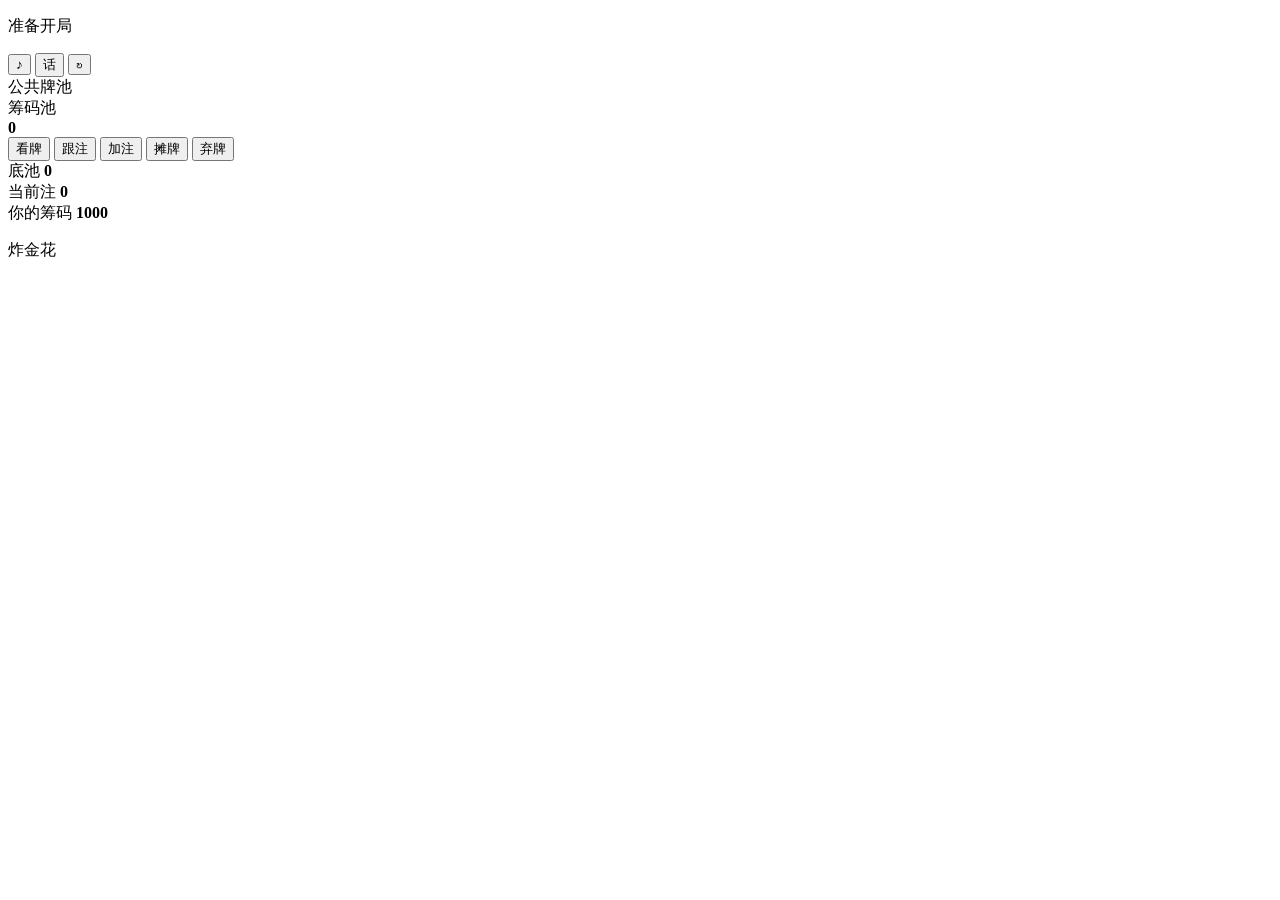
==== index.html @ dbad6d10 "Add index.html" ====
<!doctype html>
<html lang="zh-CN">
  <head>
    <meta charset="UTF-8" />
    <meta name="viewport" content="width=device-width, initial-scale=1.0" />
    <title>炸金花</title>
    <link rel="stylesheet" href="styles.css" />
  </head>
  <body>
    <main class="table-shell">
      <section class="game-table" aria-label="炸金花牌桌">
        <header class="top-bar">
          <p id="roundInfo" class="round-status">准备开局</p>
          <div class="header-actions">
            <button id="soundBtn" class="icon-button" title="声音开关" aria-label="声音开关">♪</button>
            <button id="voiceBtn" class="icon-button" title="语音开关" aria-label="语音开关">话</button>
            <button id="newRoundBtn" class="icon-button" title="重新开局" aria-label="重新开局">
              ↻
            </button>
          </div>
        </header>

        <section class="table-arena" aria-label="牌桌区域">
          <section class="community-panel" aria-label="公共牌">
            <div class="panel-title">公共牌池</div>
            <div id="communityCards" class="community-cards"></div>
          </section>

          <section class="table-pot" aria-label="牌桌筹码池">
            <div class="panel-title">筹码池</div>
            <div id="potChipStack" class="chip-stack pot-stack"></div>
            <strong id="arenaPot">0</strong>
          </section>

          <div id="chipFlight" class="chip-flight" aria-hidden="true"></div>

          <div id="players" class="players"></div>

          <footer class="controls" aria-label="操作">
            <button id="lookBtn">看牌</button>
            <button id="callBtn">跟注</button>
            <button id="raiseBtn">加注</button>
            <button id="compareBtn">摊牌</button>
            <button id="foldBtn" class="danger">弃牌</button>
            <div id="raisePanel" class="raise-panel" aria-label="加注金额"></div>
          </footer>
        </section>

        <section class="pot-panel" aria-live="polite">
          <div>
            <span>底池</span>
            <strong id="pot">0</strong>
          </div>
          <div>
            <span>当前注</span>
            <strong id="currentBet">0</strong>
          </div>
          <div>
            <span>你的筹码</span>
            <strong id="playerChips">1000</strong>
          </div>
        </section>

        <section class="log-panel" aria-label="牌局记录">
          <ol id="log"></ol>
        </section>

        <div class="brand-watermark" aria-hidden="true">炸金花</div>

      </section>
    </main>

    <script src="game.js"></script>
  </body>
</html>
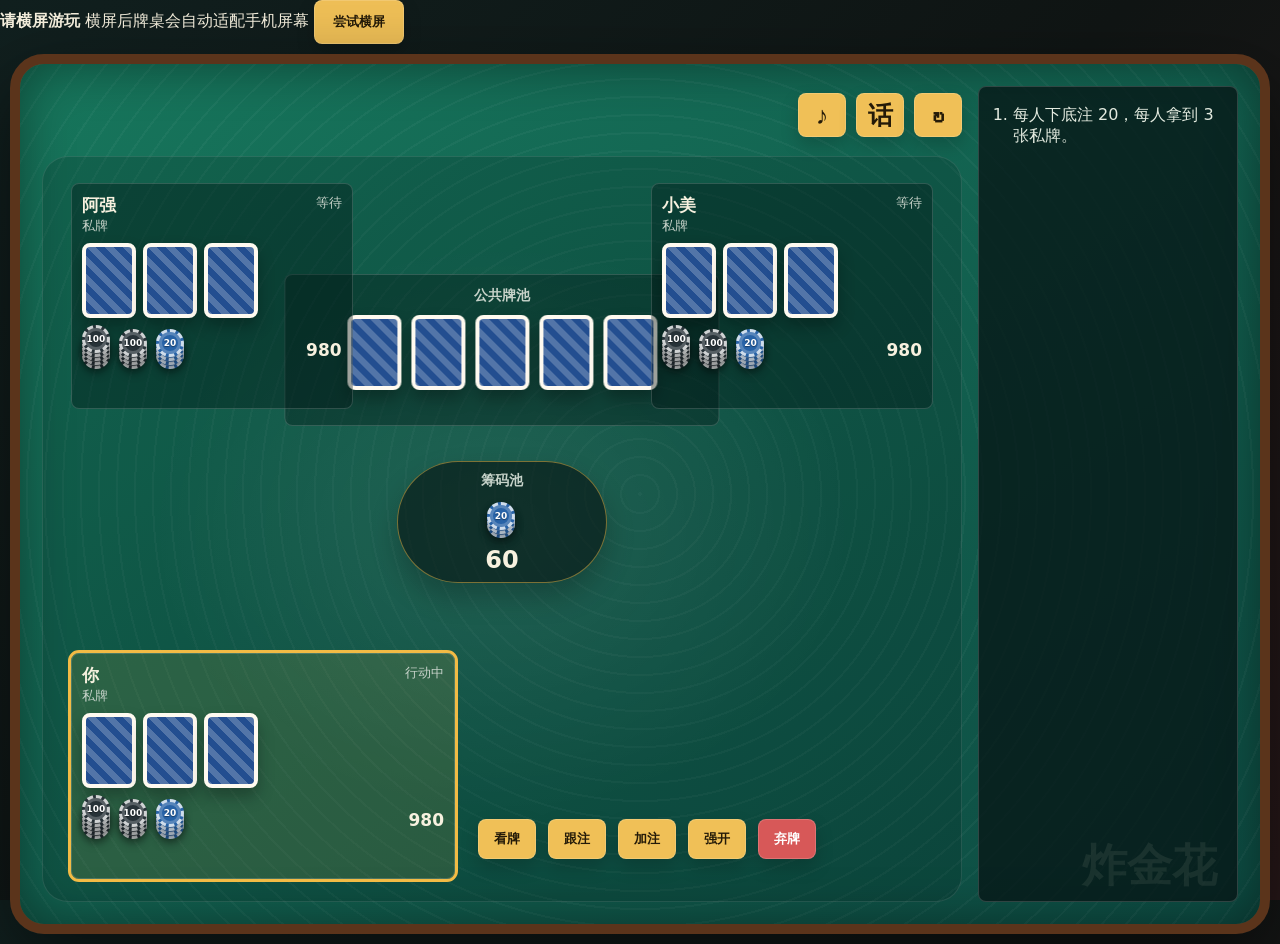
==== commit 8b7fd9f5: "Update mobile layout for index.html" ====
--- a/index.html
+++ b/index.html
@@ -7,6 +7,14 @@
     <link rel="stylesheet" href="styles.css" />
   </head>
   <body>
+    <div class="rotate-overlay" id="rotateOverlay" aria-label="横屏提示">
+      <div class="rotate-card">
+        <strong>请横屏游玩</strong>
+        <span>横屏后牌桌会自动适配手机屏幕</span>
+        <button id="lockLandscapeBtn">尝试横屏</button>
+      </div>
+    </div>
+
     <main class="table-shell">
       <section class="game-table" aria-label="炸金花牌桌">
         <header class="top-bar">
--- a/styles.css
+++ b/styles.css
@@ -0,0 +1,775 @@
+:root {
+  color-scheme: dark;
+  --felt: #17765c;
+  --felt-deep: #0d4b42;
+  --ink: #f7f1df;
+  --muted: #c6d2c9;
+  --gold: #f2bb45;
+  --red: #c9323d;
+  --black: #161716;
+  --panel: rgba(7, 22, 23, 0.78);
+  --line: rgba(255, 255, 255, 0.16);
+}
+
+* {
+  box-sizing: border-box;
+}
+
+body {
+  margin: 0;
+  height: 100vh;
+  overflow: hidden;
+  font-family: "Microsoft YaHei", "PingFang SC", system-ui, sans-serif;
+  background:
+    radial-gradient(circle at 50% 42%, rgba(242, 187, 69, 0.16), transparent 34%),
+    linear-gradient(135deg, #11201f, #101514 52%, #281819);
+  color: var(--ink);
+}
+
+button {
+  border: 1px solid rgba(255, 255, 255, 0.16);
+  border-radius: 8px;
+  min-height: 44px;
+  padding: 0 18px;
+  background: #f0c057;
+  color: #241a08;
+  font-weight: 800;
+  cursor: pointer;
+  box-shadow: 0 8px 18px rgba(0, 0, 0, 0.18);
+}
+
+button:hover:not(:disabled) {
+  filter: brightness(1.07);
+}
+
+button:disabled {
+  cursor: not-allowed;
+  opacity: 0.42;
+  box-shadow: none;
+}
+
+.table-shell {
+  height: 100vh;
+  display: grid;
+  place-items: center;
+  padding: 10px;
+}
+
+.game-table {
+  position: relative;
+  width: min(1720px, 100%);
+  height: calc(100vh - 20px);
+  display: grid;
+  grid-template-columns: minmax(0, 1fr) clamp(260px, 18vw, 320px);
+  grid-template-rows: auto minmax(0, 1fr);
+  grid-template-areas:
+    "top log"
+    "arena log";
+  gap: 12px 16px;
+  padding: clamp(12px, 1.8vw, 22px);
+  border: 10px solid #5b341b;
+  border-radius: 34px;
+  background:
+    repeating-radial-gradient(circle at 50% 50%, rgba(255,255,255,0.035) 0 2px, transparent 2px 18px),
+    linear-gradient(145deg, var(--felt), var(--felt-deep));
+  box-shadow: inset 0 0 52px rgba(0, 0, 0, 0.42), 0 28px 80px rgba(0, 0, 0, 0.5);
+}
+
+.top-bar,
+.pot-panel,
+.controls {
+  display: flex;
+  align-items: center;
+  justify-content: space-between;
+  gap: 12px;
+}
+
+.top-bar {
+  grid-area: top;
+  min-width: 0;
+  justify-content: flex-end;
+  min-height: 58px;
+}
+
+.header-actions {
+  display: flex;
+  gap: 10px;
+}
+
+.round-status {
+  position: absolute;
+  width: 1px;
+  height: 1px;
+  overflow: hidden;
+  clip: rect(0 0 0 0);
+}
+
+.icon-button {
+  width: 48px;
+  padding: 0;
+  font-size: 25px;
+}
+
+.table-arena {
+  grid-area: arena;
+  position: relative;
+  min-height: 0;
+  overflow: hidden;
+  border: 1px solid rgba(255, 255, 255, 0.1);
+  border-radius: 26px;
+  background:
+    radial-gradient(ellipse at center, rgba(255, 255, 255, 0.08), transparent 54%),
+    rgba(1, 17, 16, 0.16);
+}
+
+.community-panel {
+  position: absolute;
+  left: 50%;
+  top: 26%;
+  transform: translate(-50%, -50%);
+  width: min(460px, 34vw);
+  display: grid;
+  gap: 10px;
+  justify-items: center;
+  padding: 12px;
+  border: 1px solid var(--line);
+  border-radius: 8px;
+  background: rgba(1, 17, 16, 0.34);
+}
+
+.panel-title {
+  color: var(--muted);
+  font-size: 14px;
+  font-weight: 800;
+}
+
+.community-cards {
+  display: flex;
+  justify-content: center;
+  gap: 10px;
+  min-height: 98px;
+}
+
+.table-pot {
+  position: absolute;
+  left: 50%;
+  top: 49%;
+  z-index: 2;
+  display: grid;
+  justify-items: center;
+  gap: 5px;
+  min-width: 210px;
+  max-width: 290px;
+  padding: 10px 14px;
+  border: 1px solid rgba(242, 187, 69, 0.48);
+  border-radius: 999px;
+  background: rgba(8, 24, 22, 0.66);
+  box-shadow: 0 14px 28px rgba(0, 0, 0, 0.24);
+  transform: translate(-50%, -50%);
+}
+
+.table-pot strong {
+  font-size: 24px;
+  line-height: 1;
+}
+
+.players {
+  position: absolute;
+  inset: 0;
+  pointer-events: none;
+}
+
+.player {
+  position: absolute;
+  width: min(310px, 22vw);
+  min-height: 205px;
+  border: 1px solid var(--line);
+  border-radius: 8px;
+  padding: 10px;
+  background: rgba(2, 20, 19, 0.38);
+  overflow: hidden;
+  pointer-events: auto;
+}
+
+.seat-0 {
+  left: 28px;
+  bottom: 22px;
+  transform: none;
+  width: min(390px, 30vw);
+  min-height: 205px;
+  background: rgba(242, 187, 69, 0.12);
+}
+
+.seat-1 {
+  left: 28px;
+  top: 26px;
+  transform: none;
+}
+
+.seat-2 {
+  right: 28px;
+  top: 26px;
+  transform: none;
+}
+
+.player.active {
+  outline: 3px solid var(--gold);
+}
+
+.player.folded {
+  opacity: 0.48;
+}
+
+.player.winner {
+  background: rgba(242, 187, 69, 0.18);
+  animation: winner-pulse 1.1s ease-in-out 2;
+}
+
+.player-head {
+  display: flex;
+  justify-content: space-between;
+  gap: 8px;
+  margin-bottom: 8px;
+  color: var(--muted);
+  font-size: 13px;
+}
+
+.name {
+  color: var(--ink);
+  font-size: 17px;
+  font-weight: 900;
+}
+
+.cards {
+  display: flex;
+  gap: 7px;
+  min-height: clamp(77px, 5.45vw, 97px);
+}
+
+.card {
+  width: clamp(54px, 3.9vw, 68px);
+  height: clamp(75px, 5.45vw, 95px);
+  flex: 0 0 clamp(54px, 3.9vw, 68px);
+  position: relative;
+  display: block;
+  padding: 6px;
+  border: 4px solid #fffaf0;
+  border-radius: 8px;
+  background: #fffaf0;
+  color: var(--black);
+  font-weight: 900;
+  box-shadow: 0 9px 16px rgba(0, 0, 0, 0.28);
+  overflow: hidden;
+  transform-origin: center;
+  will-change: transform, opacity;
+}
+
+.card.red {
+  color: var(--red);
+}
+
+.card.back {
+  background:
+    linear-gradient(45deg, rgba(255,255,255,0.22) 25%, transparent 25% 50%, rgba(255,255,255,0.22) 50% 75%, transparent 75%),
+    #234e90;
+  background-size: 18px 18px;
+}
+
+.card.deal-in {
+  animation: deal-in 560ms cubic-bezier(0.16, 0.9, 0.22, 1.15) both;
+}
+
+.card.flip-in {
+  animation: flip-in 520ms ease both;
+}
+
+.card.look-flip {
+  animation: look-flip 520ms ease both;
+}
+
+.rank {
+  position: absolute;
+  left: 7px;
+  top: 5px;
+  font-size: clamp(15px, 1.22vw, 19px);
+  line-height: 1;
+}
+
+.suit {
+  position: absolute;
+  left: 50%;
+  top: 52%;
+  font-size: clamp(24px, 2vw, 31px);
+  line-height: 1;
+  transform: translate(-50%, -50%);
+}
+
+.rank.bottom {
+  left: auto;
+  top: auto;
+  right: 7px;
+  bottom: 5px;
+  transform: none;
+}
+
+.hand-type {
+  margin-top: 6px;
+  min-height: 18px;
+  color: var(--gold);
+  font-weight: 800;
+}
+
+.player-bank {
+  display: flex;
+  align-items: center;
+  justify-content: space-between;
+  gap: 8px;
+  min-height: 46px;
+  margin-top: 6px;
+}
+
+.player-bank strong {
+  color: var(--ink);
+  font-size: 17px;
+}
+
+.chip-stack {
+  position: relative;
+  display: flex;
+  flex-wrap: wrap;
+  align-items: center;
+  gap: 7px;
+  min-width: 150px;
+  min-height: 48px;
+}
+
+.pot-stack {
+  justify-content: center;
+  min-width: 170px;
+  max-width: 240px;
+}
+
+.chip-pile {
+  position: relative;
+  display: inline-block;
+  width: 30px;
+  height: 38px;
+  flex: 0 0 30px;
+}
+
+.chip {
+  position: absolute;
+  left: 0;
+  bottom: calc(var(--chip-index) * 4px);
+  width: 28px;
+  height: 28px;
+  display: grid;
+  place-items: center;
+  border: 3px dashed rgba(255, 255, 255, 0.78);
+  border-radius: 50%;
+  color: white;
+  font-size: 9px;
+  font-weight: 900;
+  text-shadow: 0 1px 1px rgba(0, 0, 0, 0.4);
+  box-shadow: inset 0 0 0 3px rgba(255, 255, 255, 0.22), 0 5px 10px rgba(0, 0, 0, 0.28);
+}
+
+.chip:first-child {
+  margin-left: 0;
+}
+
+.pot-chip {
+  bottom: calc(var(--chip-index) * 5px);
+}
+
+.black-chip {
+  background: #273238;
+}
+
+.red-chip {
+  background: #b83e46;
+}
+
+.blue-chip {
+  background: #2863a7;
+}
+
+.gold-chip {
+  background: #d7a934;
+  color: #2a1d05;
+}
+
+.empty-stack {
+  color: var(--muted);
+  font-size: 13px;
+}
+
+.chip-flight {
+  position: absolute;
+  left: 50%;
+  top: 53%;
+  z-index: 8;
+  width: auto;
+  height: auto;
+  display: none;
+  align-items: center;
+  gap: 6px;
+  border: 3px dashed rgba(255, 255, 255, 0.82);
+  border-radius: 999px;
+  padding: 7px 10px;
+  background: rgba(7, 22, 23, 0.86);
+  color: var(--ink);
+  font-size: 10px;
+  font-weight: 900;
+  pointer-events: none;
+}
+
+.chip-flight.fly {
+  display: flex;
+  animation: chip-flight 520ms cubic-bezier(0.2, 0.8, 0.2, 1) both;
+}
+
+.chip-flight .chip-stack,
+.chip-flight .chip-pile {
+  min-width: 0;
+}
+
+.chip-flight.from-0 {
+  --from-x: -16px;
+  --from-y: 190px;
+}
+
+.chip-flight.from-1 {
+  --from-x: -520px;
+  --from-y: -120px;
+}
+
+.chip-flight.from-2 {
+  --from-x: 520px;
+  --from-y: -120px;
+}
+
+.pot-panel {
+  display: none;
+}
+
+.pot-panel div {
+  min-width: 0;
+}
+
+.pot-panel span {
+  display: block;
+  color: var(--muted);
+  font-size: 13px;
+}
+
+.pot-panel strong {
+  font-size: clamp(22px, 3vw, 32px);
+}
+
+.log-panel {
+  grid-area: log;
+  position: relative;
+  min-height: 0;
+  height: 100%;
+  overflow: auto;
+  border: 1px solid var(--line);
+  border-radius: 8px;
+  background: var(--panel);
+}
+
+.log-panel ol {
+  position: relative;
+  z-index: 1;
+  margin: 0;
+  padding: 14px 14px 120px 34px;
+}
+
+.log-panel li {
+  margin: 4px 0;
+  color: #e3eadf;
+}
+
+.brand-watermark {
+  position: absolute;
+  right: calc(22px + clamp(260px, 18vw, 320px) * 0.08);
+  bottom: 28px;
+  z-index: 2;
+  color: rgba(247, 241, 223, 0.08);
+  font-size: clamp(36px, 3.5vw, 58px);
+  font-weight: 900;
+  letter-spacing: 0;
+  pointer-events: none;
+  user-select: none;
+}
+
+.controls {
+  position: absolute;
+  left: min(440px, 34vw);
+  bottom: 42px;
+  z-index: 10;
+  display: flex;
+  align-items: center;
+  justify-content: flex-start;
+  flex-wrap: wrap;
+  width: min(520px, 44vw);
+}
+
+.controls button {
+  min-height: 40px;
+  padding: 0 15px;
+}
+
+.raise-panel {
+  position: absolute;
+  left: 0;
+  bottom: calc(100% + 8px);
+  z-index: 12;
+  display: none;
+  align-items: center;
+  justify-content: center;
+  flex-wrap: wrap;
+  gap: 8px;
+  width: min(560px, 100%);
+  padding: 10px;
+  border: 1px solid rgba(242, 187, 69, 0.45);
+  border-radius: 8px;
+  background: rgba(5, 21, 19, 0.94);
+  box-shadow: 0 14px 34px rgba(0, 0, 0, 0.34);
+  transform: none;
+}
+
+.raise-panel.open {
+  display: flex;
+}
+
+.raise-panel span {
+  color: var(--muted);
+  font-weight: 800;
+}
+
+.raise-panel button {
+  min-height: 36px;
+  padding: 0 12px;
+}
+
+.danger {
+  background: #d75858;
+  color: white;
+}
+
+@keyframes deal-in {
+  0% {
+    opacity: 0;
+    transform: translate3d(0, -90px, 0) rotate(-10deg) scale(0.88);
+  }
+
+  70% {
+    opacity: 1;
+    transform: translate3d(0, 8px, 0) rotate(2deg) scale(1.02);
+  }
+
+  100% {
+    opacity: 1;
+    transform: translate3d(0, 0, 0) rotate(0) scale(1);
+  }
+}
+
+@keyframes flip-in {
+  0% {
+    transform: rotateY(90deg) scale(0.96);
+    filter: brightness(0.8);
+  }
+
+  55% {
+    transform: rotateY(-12deg) scale(1.03);
+    filter: brightness(1.18);
+  }
+
+  100% {
+    transform: rotateY(0) scale(1);
+    filter: brightness(1);
+  }
+}
+
+@keyframes look-flip {
+  0% {
+    transform: rotateY(180deg) scale(0.96);
+    filter: brightness(0.8);
+  }
+
+  48% {
+    transform: rotateY(88deg) scale(1.02);
+    filter: brightness(1.2);
+  }
+
+  100% {
+    transform: rotateY(0) scale(1);
+    filter: brightness(1);
+  }
+}
+
+@keyframes winner-pulse {
+  0%,
+  100% {
+    box-shadow: 0 0 0 rgba(242, 187, 69, 0);
+  }
+
+  50% {
+    box-shadow: 0 0 28px rgba(242, 187, 69, 0.42);
+  }
+}
+
+@keyframes chip-flight {
+  0% {
+    opacity: 0;
+    transform: translate(var(--from-x), var(--from-y)) scale(0.82);
+  }
+
+  15% {
+    opacity: 1;
+  }
+
+  100% {
+    opacity: 1;
+    transform: translate(-50%, -50%) scale(1);
+  }
+}
+
+@media (prefers-reduced-motion: reduce) {
+  .card.deal-in,
+  .card.flip-in,
+  .card.look-flip,
+  .player.winner {
+    animation: none;
+  }
+}
+
+@media (max-width: 760px) {
+  body {
+    overflow: auto;
+  }
+
+  .table-shell {
+    height: auto;
+    min-height: 100vh;
+    padding: 8px;
+  }
+
+  .game-table {
+    height: auto;
+    min-height: calc(100vh - 16px);
+    grid-template-columns: 1fr;
+    grid-template-areas:
+      "top"
+      "arena"
+      "log";
+    border-width: 8px;
+    border-radius: 24px;
+    grid-template-rows: auto 560px 140px;
+  }
+
+  .table-arena {
+    min-height: 560px;
+  }
+
+  .community-panel {
+    width: min(360px, 88vw);
+    top: 30%;
+  }
+
+  .table-pot {
+    top: 50%;
+  }
+
+  .brand-watermark {
+    right: 18px;
+    bottom: 18px;
+    font-size: 42px;
+  }
+
+  .community-cards {
+    gap: 6px;
+    min-height: 86px;
+  }
+
+  .players {
+    position: absolute;
+  }
+
+  .player {
+    width: min(300px, calc(100vw - 48px));
+    padding: 10px;
+  }
+
+  .seat-0 {
+    width: min(340px, calc(100vw - 48px));
+    left: 10px;
+    bottom: 10px;
+    min-height: 210px;
+  }
+
+  .seat-1,
+  .seat-2 {
+    top: auto;
+    transform: none;
+    width: min(230px, 46vw);
+    min-height: 220px;
+  }
+
+  .seat-1 {
+    left: 10px;
+    top: 12px;
+  }
+
+  .seat-2 {
+    right: 10px;
+    top: 12px;
+  }
+
+  .cards {
+    min-height: 86px;
+  }
+
+  .card {
+    width: 54px;
+    height: 75px;
+    flex-basis: 54px;
+  }
+
+  .chip-flight.from-0 {
+    --from-x: -16px;
+    --from-y: 190px;
+  }
+
+  .chip-flight.from-1 {
+    --from-x: -120px;
+    --from-y: -220px;
+  }
+
+  .chip-flight.from-2 {
+    --from-x: 120px;
+    --from-y: -220px;
+  }
+
+  .rank {
+    font-size: 15px;
+  }
+
+  .suit {
+    font-size: 22px;
+  }
+
+  button {
+    flex: 1 1 30%;
+    min-width: 92px;
+    padding: 0 10px;
+  }
+
+  .controls {
+    left: 10px;
+    right: 10px;
+    bottom: 228px;
+    width: auto;
+  }
+}
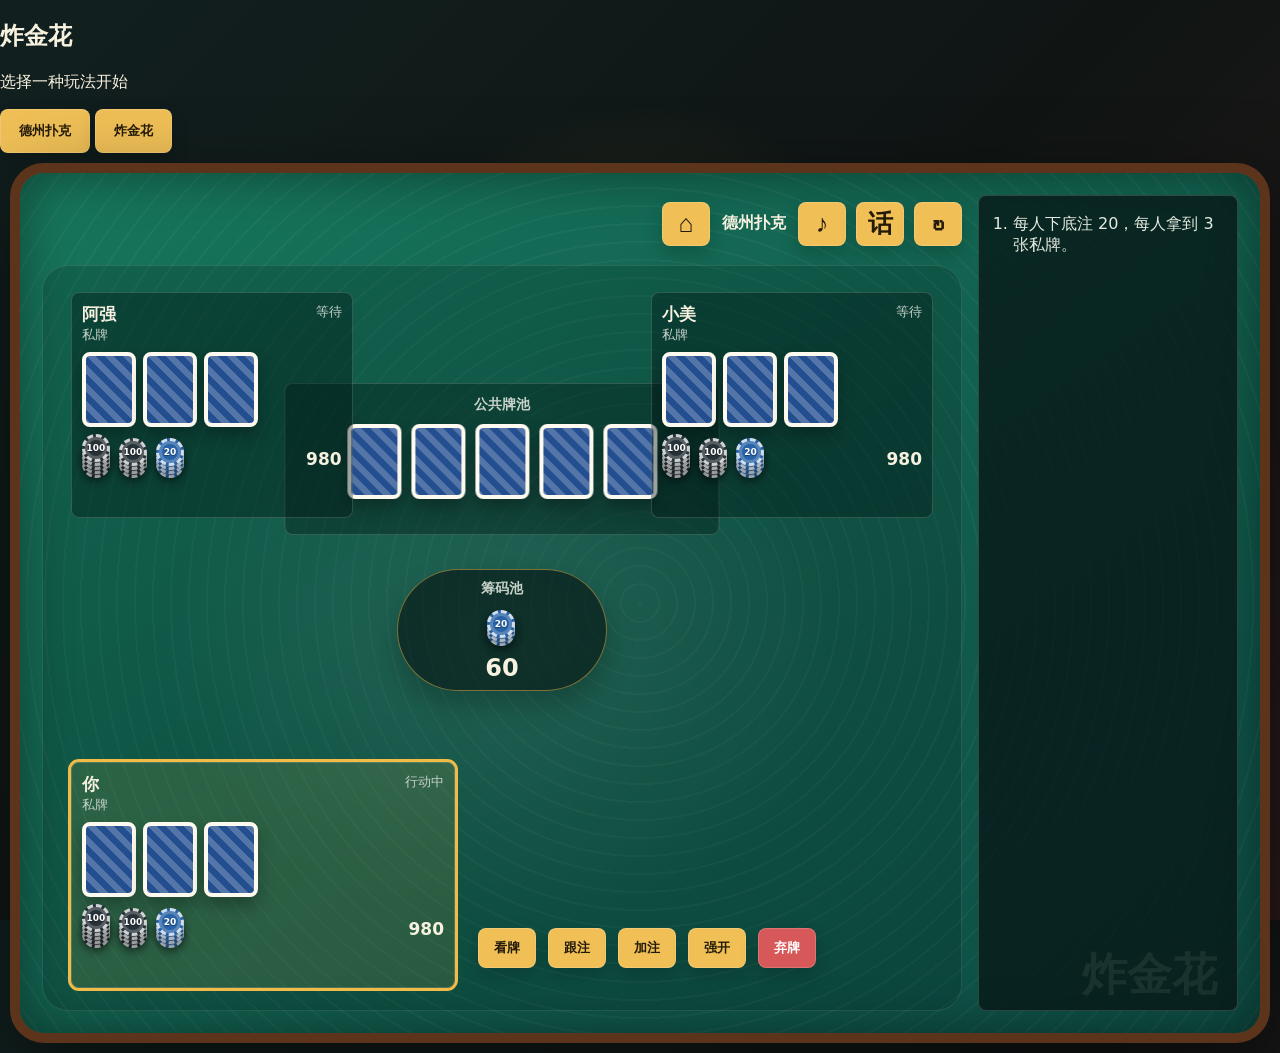
==== commit 43a87b58: "Add mode menu and index.html updates" ====
--- a/index.html
+++ b/index.html
@@ -7,6 +7,17 @@
     <link rel="stylesheet" href="styles.css" />
   </head>
   <body>
+    <section class="mode-menu" id="modeMenu" aria-label="玩法选择">
+      <div class="mode-menu-panel">
+        <h1>炸金花</h1>
+        <p>选择一种玩法开始</p>
+        <div class="mode-actions">
+          <button id="texasModeBtn">德州扑克</button>
+          <button id="zjhModeBtn">炸金花</button>
+        </div>
+      </div>
+    </section>
+
     <div class="rotate-overlay" id="rotateOverlay" aria-label="横屏提示">
       <div class="rotate-card">
         <strong>请横屏游玩</strong>
@@ -18,6 +29,8 @@
     <main class="table-shell">
       <section class="game-table" aria-label="炸金花牌桌">
         <header class="top-bar">
+          <button id="homeBtn" class="icon-button" title="返回主菜单" aria-label="返回主菜单">⌂</button>
+          <strong id="modeTitle" class="mode-title">德州扑克</strong>
           <p id="roundInfo" class="round-status">准备开局</p>
           <div class="header-actions">
             <button id="soundBtn" class="icon-button" title="声音开关" aria-label="声音开关">♪</button>
--- a/styles.css
+++ b/styles.css
@@ -46,6 +46,32 @@
   cursor: not-allowed;
   opacity: 0.42;
   box-shadow: none;
+}
+
+.rotate-overlay {
+  display: none;
+}
+
+.rotate-card {
+  width: min(360px, calc(100vw - 32px));
+  display: grid;
+  gap: 12px;
+  justify-items: center;
+  padding: 22px;
+  border: 1px solid rgba(242, 187, 69, 0.42);
+  border-radius: 8px;
+  background: rgba(7, 22, 23, 0.94);
+  color: var(--ink);
+  text-align: center;
+  box-shadow: 0 24px 60px rgba(0, 0, 0, 0.42);
+}
+
+.rotate-card strong {
+  font-size: 24px;
+}
+
+.rotate-card span {
+  color: var(--muted);
 }
 
 .table-shell {
@@ -645,7 +671,213 @@
   }
 }
 
-@media (max-width: 760px) {
+@media (hover: none) and (pointer: coarse) and (orientation: portrait) {
+  .rotate-overlay {
+    position: fixed;
+    inset: 0;
+    z-index: 999;
+    display: grid;
+    place-items: center;
+    padding: 16px;
+    background:
+      radial-gradient(circle at center, rgba(242, 187, 69, 0.16), transparent 38%),
+      rgba(9, 22, 22, 0.96);
+  }
+}
+
+@media (hover: none) and (pointer: coarse) and (orientation: landscape) and (max-height: 560px) {
+  .table-shell {
+    padding: 4px;
+  }
+
+  .game-table {
+    width: 100vw;
+    height: 100vh;
+    grid-template-columns: 1fr;
+    grid-template-rows: 42px minmax(0, 1fr);
+    grid-template-areas:
+      "top"
+      "arena";
+    gap: 4px;
+    padding: 8px;
+    border-width: 5px;
+    border-radius: 18px;
+  }
+
+  .top-bar {
+    min-height: 38px;
+  }
+
+  .header-actions {
+    gap: 6px;
+  }
+
+  .icon-button {
+    width: 38px;
+    min-height: 36px;
+    font-size: 21px;
+  }
+
+  .log-panel,
+  .brand-watermark {
+    display: none;
+  }
+
+  .table-arena {
+    border-radius: 16px;
+  }
+
+  .community-panel {
+    top: 23%;
+    width: min(360px, 42vw);
+    gap: 5px;
+    padding: 7px;
+  }
+
+  .panel-title {
+    font-size: 12px;
+  }
+
+  .community-cards {
+    gap: 5px;
+    min-height: 62px;
+  }
+
+  .table-pot {
+    top: 48%;
+    min-width: 138px;
+    max-width: 180px;
+    padding: 7px 10px;
+  }
+
+  .table-pot strong {
+    font-size: 20px;
+  }
+
+  .player {
+    width: 186px;
+    min-height: 136px;
+    padding: 7px;
+  }
+
+  .seat-1 {
+    left: 10px;
+    top: 10px;
+  }
+
+  .seat-2 {
+    right: 10px;
+    top: 10px;
+  }
+
+  .seat-0 {
+    left: 10px;
+    bottom: 8px;
+    width: 240px;
+    min-height: 150px;
+  }
+
+  .player-head {
+    margin-bottom: 4px;
+    font-size: 11px;
+  }
+
+  .name {
+    font-size: 15px;
+  }
+
+  .cards {
+    gap: 5px;
+    min-height: 58px;
+  }
+
+  .card {
+    width: 42px;
+    height: 58px;
+    flex-basis: 42px;
+    border-width: 3px;
+    border-radius: 7px;
+    padding: 4px;
+  }
+
+  .rank {
+    left: 5px;
+    top: 4px;
+    font-size: 12px;
+  }
+
+  .rank.bottom {
+    right: 5px;
+    bottom: 4px;
+  }
+
+  .suit {
+    font-size: 18px;
+  }
+
+  .hand-type {
+    margin-top: 3px;
+    min-height: 15px;
+    font-size: 13px;
+  }
+
+  .player-bank {
+    min-height: 32px;
+    margin-top: 3px;
+  }
+
+  .player-bank strong {
+    font-size: 14px;
+  }
+
+  .chip-stack {
+    gap: 3px;
+    min-width: 92px;
+    min-height: 28px;
+  }
+
+  .chip-pile {
+    width: 21px;
+    height: 27px;
+    flex-basis: 21px;
+  }
+
+  .chip {
+    width: 20px;
+    height: 20px;
+    border-width: 2px;
+    font-size: 7px;
+  }
+
+  .controls {
+    left: 266px;
+    right: 8px;
+    bottom: 14px;
+    width: auto;
+    gap: 7px;
+  }
+
+  .controls button {
+    min-width: 58px;
+    min-height: 34px;
+    padding: 0 10px;
+    font-size: 14px;
+  }
+
+  .raise-panel {
+    width: min(440px, 100%);
+    max-height: 116px;
+    overflow: auto;
+    padding: 7px;
+  }
+
+  .raise-panel button {
+    min-height: 30px;
+    padding: 0 9px;
+  }
+}
+
+@media (max-width: 760px) and (orientation: portrait) {
   body {
     overflow: auto;
   }
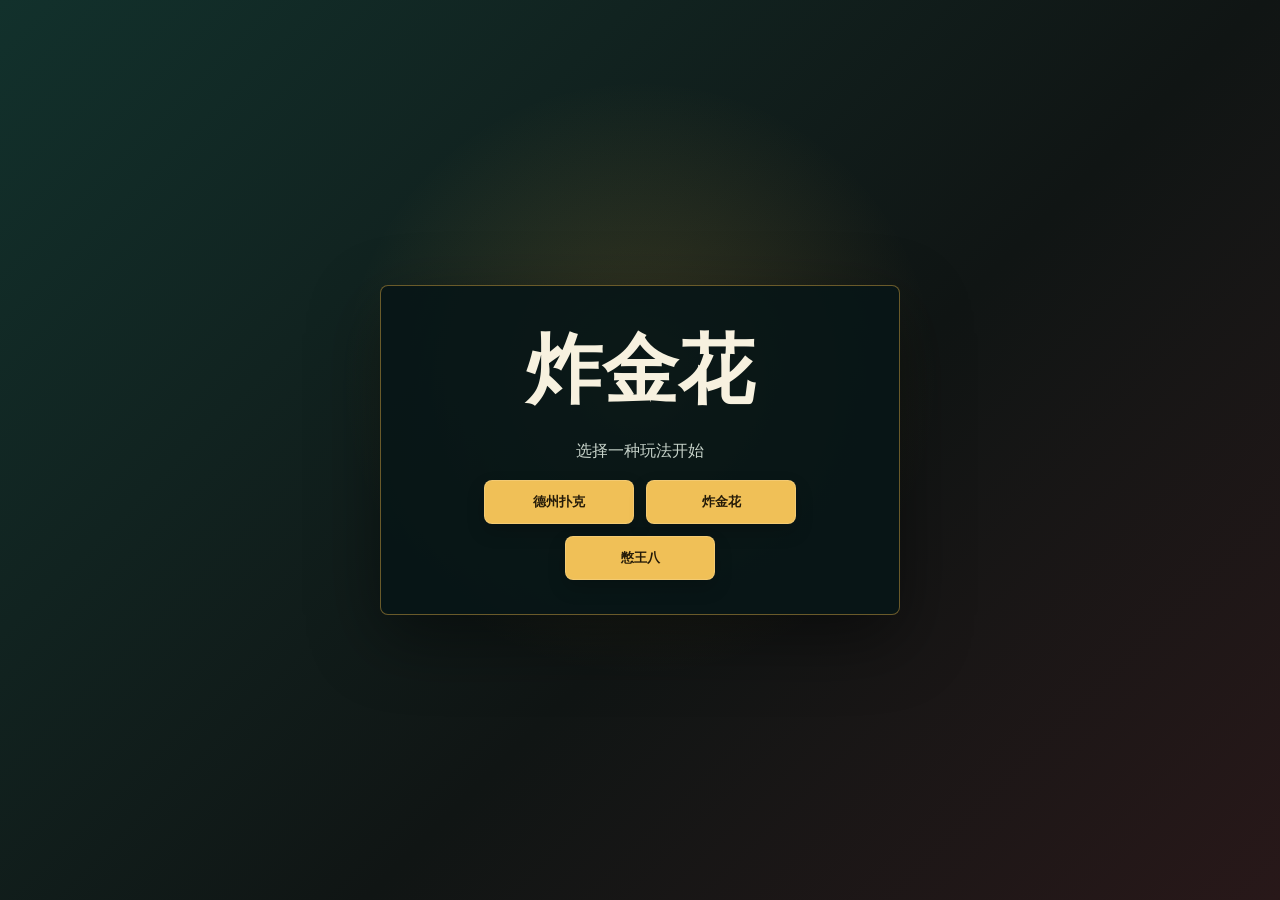
==== commit 18994087: "Update index.html" ====
--- a/index.html
+++ b/index.html
@@ -14,6 +14,7 @@
         <div class="mode-actions">
           <button id="texasModeBtn">德州扑克</button>
           <button id="zjhModeBtn">炸金花</button>
+          <button id="turtleModeBtn">憋王八</button>
         </div>
       </div>
     </section>
--- a/styles.css
+++ b/styles.css
@@ -50,6 +50,55 @@
 
 .rotate-overlay {
   display: none;
+}
+
+.hidden {
+  display: none !important;
+}
+
+.mode-menu {
+  position: fixed;
+  inset: 0;
+  z-index: 1000;
+  display: grid;
+  place-items: center;
+  padding: 20px;
+  background:
+    radial-gradient(circle at 50% 42%, rgba(242, 187, 69, 0.18), transparent 36%),
+    linear-gradient(135deg, #12312c, #101514 58%, #281819);
+}
+
+.mode-menu-panel {
+  width: min(520px, calc(100vw - 32px));
+  display: grid;
+  gap: 18px;
+  justify-items: center;
+  padding: 34px;
+  border: 1px solid rgba(242, 187, 69, 0.42);
+  border-radius: 8px;
+  background: rgba(7, 22, 23, 0.9);
+  box-shadow: 0 24px 70px rgba(0, 0, 0, 0.44);
+}
+
+.mode-menu h1 {
+  margin: 0;
+  font-size: clamp(44px, 7vw, 76px);
+}
+
+.mode-menu p {
+  margin: 0;
+  color: var(--muted);
+}
+
+.mode-actions {
+  display: flex;
+  gap: 12px;
+  flex-wrap: wrap;
+  justify-content: center;
+}
+
+.mode-actions button {
+  min-width: 150px;
 }
 
 .rotate-card {
@@ -117,6 +166,12 @@
   min-height: 58px;
 }
 
+.mode-title {
+  margin-right: auto;
+  color: rgba(247, 241, 223, 0.82);
+  font-size: 18px;
+}
+
 .header-actions {
   display: flex;
   gap: 10px;
@@ -197,6 +252,10 @@
 .table-pot strong {
   font-size: 24px;
   line-height: 1;
+}
+
+body[data-mode="zjh"] .table-pot {
+  top: 38%;
 }
 
 .players {
